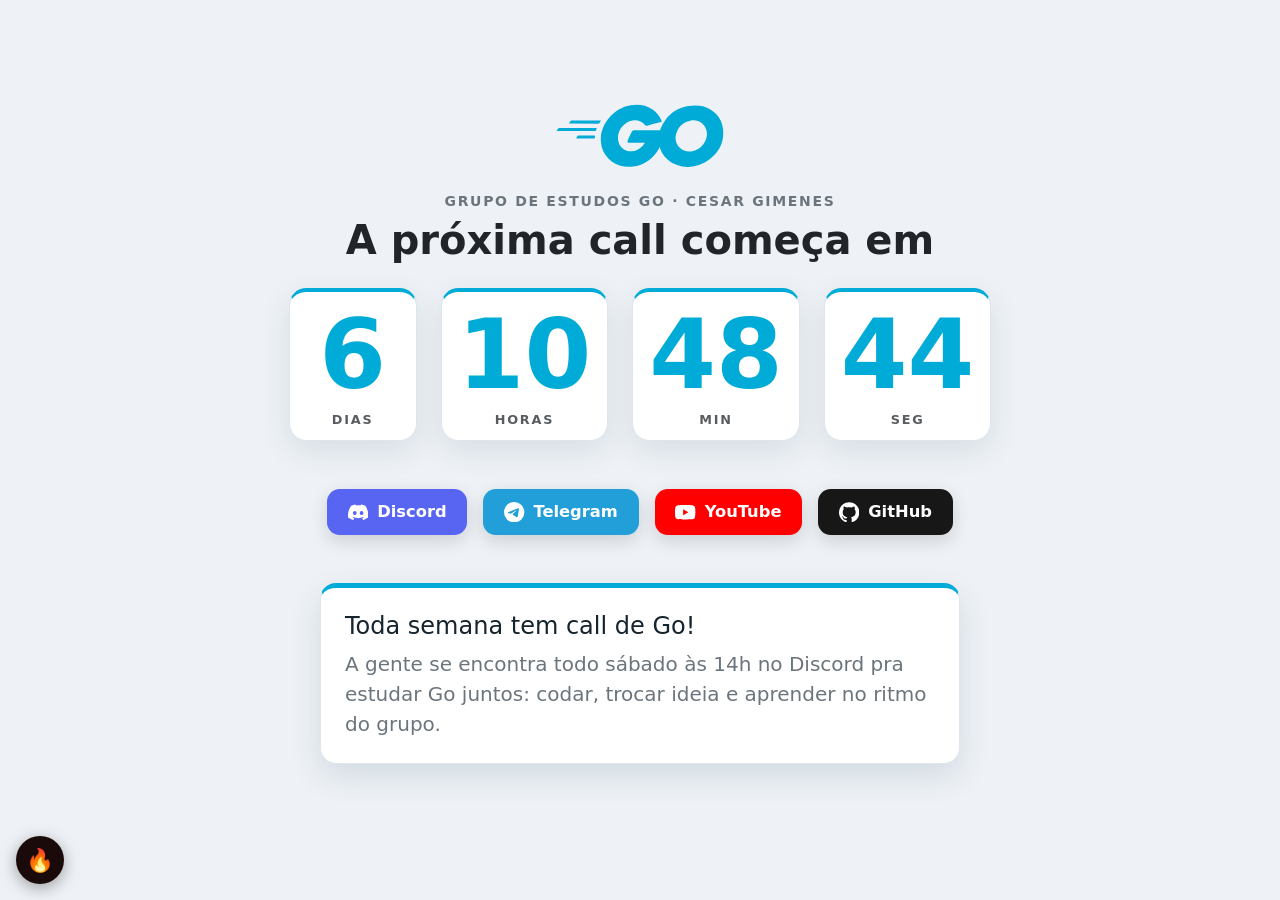
==== index.html @ 23c4758b "feat: migra o site de Hugo para HTML, CSS e JS estatico Remove a estrutura do Hugo (layouts, hugo.to" ====
<!DOCTYPE html>
<html lang="pt-br">
<head>
  <meta charset="utf-8">
  <meta name="viewport" content="width=device-width, initial-scale=1">
  <meta name="description" content="Grupo de estudos de Go do Cesar Gimenes — call todo sábado às 14h no Discord.">
  <title>Grupo de Estudos Go</title>

  <link rel="icon" href="data:image/svg+xml,<svg xmlns='http://www.w3.org/2000/svg' viewBox='0 0 16 16'><rect width='16' height='16' rx='3' fill='%2300acd7'/></svg>">
  <link rel="preconnect" href="https://github.com">
  <link rel="preconnect" href="https://avatars.githubusercontent.com">

  <link rel="stylesheet" href="assets/vendor/bootstrap.min.css">
  <link rel="stylesheet" href="assets/css/main.css">
  <link rel="stylesheet" href="assets/css/hell.css">
</head>
<body>
  <main id="conteudo">
<section class="home-wrap text-center">
  <svg class="go-logo mb-4" viewBox="0 0 207 78" role="img" aria-label="Go">
    <g fill="#00acd7" fill-rule="evenodd">
      <path d="m16.2 24.1c-.4 0-.5-.2-.3-.5l2.1-2.7c.2-.3.7-.5 1.1-.5h35.7c.4 0 .5.3.3.6l-1.7 2.6c-.2.3-.7.6-1 .6z"/>
      <path d="m1.1 33.3c-.4 0-.5-.2-.3-.5l2.1-2.7c.2-.3.7-.5 1.1-.5h45.6c.4 0 .6.3.5.6l-.8 2.4c-.1.4-.5.6-.9.6z"/>
      <path d="m25.3 42.5c-.4 0-.5-.3-.3-.6l1.4-2.5c.2-.3.6-.6 1-.6h20c.4 0 .6.3.6.7l-.2 2.4c0 .4-.4.7-.7.7z"/>
      <g transform="translate(55)">
        <path d="m74.1 22.3c-6.3 1.6-10.6 2.8-16.8 4.4-1.5.4-1.6.5-2.9-1-1.5-1.7-2.6-2.8-4.7-3.8-6.3-3.1-12.4-2.2-18.1 1.5-6.8 4.4-10.3 10.9-10.2 19 .1 8 5.6 14.6 13.5 15.7 6.8.9 12.5-1.5 17-6.6.9-1.1 1.7-2.3 2.7-3.7-3.6 0-8.1 0-19.3 0-2.1 0-2.6-1.3-1.9-3 1.3-3.1 3.7-8.3 5.1-10.9.3-.6 1-1.6 2.5-1.6h36.4c-.2 2.7-.2 5.4-.6 8.1-1.1 7.2-3.8 13.8-8.2 19.6-7.2 9.5-16.6 15.4-28.5 17-9.8 1.3-18.9-.6-26.9-6.6-7.4-5.6-11.6-13-12.7-22.2-1.3-10.9 1.9-20.7 8.5-29.3 7.1-9.3 16.5-15.2 28-17.3 9.4-1.7 18.4-.6 26.5 4.9 5.3 3.5 9.1 8.3 11.6 14.1.6.9.2 1.4-1 1.7z"/>
        <path d="m107.2 77.6c-9.1-.2-17.4-2.8-24.4-8.8-5.9-5.1-9.6-11.6-10.8-19.3-1.8-11.3 1.3-21.3 8.1-30.2 7.3-9.6 16.1-14.6 28-16.7 10.2-1.8 19.8-.8 28.5 5.1 7.9 5.4 12.8 12.7 14.1 22.3 1.7 13.5-2.2 24.5-11.5 33.9-6.6 6.7-14.7 10.9-24 12.8-2.7.5-5.4.6-8 .9zm23.8-40.4c-.1-1.3-.1-2.3-.3-3.3-1.8-9.9-10.9-15.5-20.4-13.3-9.3 2.1-15.3 8-17.5 17.4-1.8 7.8 2 15.7 9.2 18.9 5.5 2.4 11 2.1 16.3-.6 7.9-4.1 12.2-10.5 12.7-19.1z" fill-rule="nonzero"/>
      </g>
    </g>
  </svg>

  <p class="text-uppercase text-secondary fw-semibold small mb-1" style="letter-spacing:.12em">Grupo de Estudos Go · Cesar Gimenes</p>
  <h1 class="display-6 fw-bold mb-4">A próxima call começa em</h1>

  <div class="countdown d-flex justify-content-center gap-3 gap-md-4"
       data-countdown
       data-target=""
       data-weekday="6"
       data-hour="14"
       data-reset-hour="">
    <div class="cd-unit"><span class="cd-num" data-days>--</span><span class="cd-label">dias</span></div>
    <div class="cd-unit"><span class="cd-num" data-hours>--</span><span class="cd-label">horas</span></div>
    <div class="cd-unit"><span class="cd-num" data-minutes>--</span><span class="cd-label">min</span></div>
    <div class="cd-unit"><span class="cd-num" data-seconds>--</span><span class="cd-label">seg</span></div>
  </div>

  <div class="d-flex flex-wrap justify-content-center gap-3 my-5">
    <a class="btn-brand btn-discord" href="https://discord.gg/pKXF9y95Pp" target="_blank" rel="noopener">
      <svg viewBox="0 0 24 24" aria-hidden="true"><path d="M20.317 4.3698a19.7913 19.7913 0 00-4.8851-1.5152.0741.0741 0 00-.0785.0371c-.211.3753-.4447.8648-.6083 1.2495-1.8447-.2762-3.68-.2762-5.4868 0-.1636-.3933-.4058-.8742-.6177-1.2495a.077.077 0 00-.0785-.037 19.7363 19.7363 0 00-4.8852 1.515.0699.0699 0 00-.0321.0277C.5334 9.0458-.319 13.5799.0992 18.0578a.0824.0824 0 00.0312.0561c2.0528 1.5076 4.0413 2.4228 5.9929 3.0294a.0777.0777 0 00.0842-.0276c.4616-.6304.8731-1.2952 1.226-1.9942a.076.076 0 00-.0416-.1057c-.6528-.2476-1.2743-.5495-1.8722-.8923a.077.077 0 01-.0076-.1277c.1258-.0943.2517-.1923.3718-.2914a.0743.0743 0 01.0776-.0105c3.9278 1.7933 8.18 1.7933 12.0614 0a.0739.0739 0 01.0785.0095c.1202.099.246.1981.3728.2924a.077.077 0 01-.0066.1276 12.2986 12.2986 0 01-1.873.8914.0766.0766 0 00-.0407.1067c.3604.698.7719 1.3628 1.225 1.9932a.076.076 0 00.0842.0286c1.961-.6067 3.9495-1.5219 6.0023-3.0294a.077.077 0 00.0313-.0552c.5004-5.177-.8382-9.6739-3.5485-13.6604a.061.061 0 00-.0312-.0286zM8.02 15.3312c-1.1825 0-2.1569-1.0857-2.1569-2.419 0-1.3332.9555-2.4189 2.157-2.4189 1.2108 0 2.1757 1.0952 2.1568 2.419 0 1.3332-.9555 2.4189-2.1569 2.4189zm7.9748 0c-1.1825 0-2.1569-1.0857-2.1569-2.419 0-1.3332.9554-2.4189 2.1569-2.4189 1.2108 0 2.1757 1.0952 2.1568 2.419 0 1.3332-.946 2.4189-2.1568 2.4189Z"/></svg>
      Discord
    </a>
    <a class="btn-brand btn-telegram" href="https://t.me/grupoDeEstudosGolang" target="_blank" rel="noopener">
      <svg viewBox="0 0 24 24" aria-hidden="true"><path d="M11.944 0A12 12 0 0 0 0 12a12 12 0 0 0 12 12 12 12 0 0 0 12-12A12 12 0 0 0 12 0a12 12 0 0 0-.056 0zm4.962 7.224c.1-.002.321.023.465.14a.506.506 0 0 1 .171.325c.016.093.036.306.02.472-.18 1.898-.962 6.502-1.36 8.627-.168.9-.499 1.201-.82 1.23-.696.065-1.225-.46-1.9-.902-1.056-.693-1.653-1.124-2.678-1.8-1.185-.78-.417-1.21.258-1.91.177-.184 3.247-2.977 3.307-3.23.007-.032.014-.15-.056-.212s-.174-.041-.249-.024c-.106.024-1.793 1.14-5.061 3.345-.48.33-.913.49-1.302.48-.428-.008-1.252-.241-1.865-.44-.752-.245-1.349-.374-1.297-.789.027-.216.325-.437.893-.663 3.498-1.524 5.83-2.529 6.998-3.014 3.332-1.386 4.025-1.627 4.476-1.635z"/></svg>
      Telegram
    </a>
    <a class="btn-brand btn-youtube" href="https://www.youtube.com/@grupodeestudosdegolang" target="_blank" rel="noopener">
      <svg viewBox="0 0 24 24" aria-hidden="true"><path d="M23.498 6.186a3.016 3.016 0 0 0-2.122-2.136C19.505 3.545 12 3.545 12 3.545s-7.505 0-9.377.505A3.017 3.017 0 0 0 .502 6.186C0 8.07 0 12 0 12s0 3.93.502 5.814a3.016 3.016 0 0 0 2.122 2.136c1.871.505 9.376.505 9.376.505s7.505 0 9.377-.505a3.015 3.015 0 0 0 2.122-2.136C24 15.93 24 12 24 12s0-3.93-.502-5.814zM9.545 15.568V8.432L15.818 12l-6.273 3.568z"/></svg>
      YouTube
    </a>
    <a class="btn-brand btn-github" href="https://github.com/crgimenes/grupo-estudos-golang" target="_blank" rel="noopener">
      <svg viewBox="0 0 24 24" aria-hidden="true"><path d="M12 .297c-6.63 0-12 5.373-12 12 0 5.303 3.438 9.8 8.205 11.385.6.113.82-.258.82-.577 0-.285-.01-1.04-.015-2.04-3.338.724-4.042-1.61-4.042-1.61C4.422 18.07 3.633 17.7 3.633 17.7c-1.087-.744.084-.729.084-.729 1.205.084 1.838 1.236 1.838 1.236 1.07 1.835 2.809 1.305 3.495.998.108-.776.417-1.305.76-1.605-2.665-.3-5.466-1.332-5.466-5.93 0-1.31.465-2.38 1.235-3.22-.135-.303-.54-1.523.105-3.176 0 0 1.005-.322 3.3 1.23.96-.267 1.98-.399 3-.405 1.02.006 2.04.138 3 .405 2.28-1.552 3.285-1.23 3.285-1.23.645 1.653.24 2.873.12 3.176.765.84 1.23 1.91 1.23 3.22 0 4.61-2.805 5.625-5.475 5.92.42.36.81 1.096.81 2.22 0 1.606-.015 2.896-.015 3.286 0 .315.21.69.825.57C20.565 22.092 24 17.592 24 12.297c0-6.627-5.373-12-12-12"/></svg>
      GitHub
    </a>
  </div>

  <div class="info-card card text-start mx-auto">
    <div class="card-body p-4">
      <h2 class="h4 mb-2">Toda semana tem call de Go!</h2>
      <p class="mb-0 fs-5 text-secondary">A gente se encontra todo sábado às 14h no Discord pra estudar Go juntos: codar, trocar ideia e aprender no ritmo do grupo.</p>
    </div>
  </div>
</section>
  </main>

  <button class="hell-trigger" data-hell-trigger aria-label="Não clique aqui" title="Não clica não…">🔥</button>

  <div class="hell-stage" data-hell-stage aria-hidden="true">

    <div class="pulse-ring" data-pulse></div>

    <div class="embers" data-embers aria-hidden="true"></div>

    <svg class="hell-gates" viewBox="0 0 260 380" aria-hidden="true" preserveAspectRatio="xMidYMax meet">
      <path d="M18 380 L18 150 Q18 28 130 16 Q242 28 242 150 L242 380 Z" fill="#1c0606" stroke="#3a0a0a" stroke-width="6"/>
      <path d="M40 380 L40 150 Q40 50 130 40 Q220 50 220 150 L220 380 Z" fill="#0a0202"/>
      <g stroke="#3a0a0a" stroke-width="3" fill="none" opacity=".7">
        <path d="M18 150 Q18 28 130 16 Q242 28 242 150"/>
        <line x1="18" y1="210" x2="40" y2="210"/><line x1="18" y1="270" x2="40" y2="270"/><line x1="18" y1="330" x2="40" y2="330"/>
        <line x1="220" y1="210" x2="242" y2="210"/><line x1="220" y1="270" x2="242" y2="270"/><line x1="220" y1="330" x2="242" y2="330"/>
      </g>
      <path class="gate-fire" d="M58 380 L58 160 Q58 70 130 60 Q202 70 202 160 L202 380 Z" fill="#ff3b00" opacity=".92"/>
      <path class="gate-fire2" d="M78 380 L78 175 Q78 95 130 86 Q182 95 182 175 L182 380 Z" fill="#ff7a1f"/>
      <g stroke="#160404" stroke-width="6" opacity=".8">
        <line x1="92" y1="120" x2="92" y2="380"/><line x1="114" y1="100" x2="114" y2="380"/>
        <line x1="146" y1="100" x2="146" y2="380"/><line x1="168" y1="120" x2="168" y2="380"/>
      </g>
      <circle class="gate-eye" cx="110" cy="150" r="6" fill="#ffe27a"/>
      <circle class="gate-eye" cx="150" cy="150" r="6" fill="#ffe27a"/>
      <text x="130" y="46" text-anchor="middle" class="gate-text">HELL</text>
      <g class="gate-flames">
        <path class="flick f1" d="M70 250 q-16 -46 6 -80 q5 34 22 40 q16 -22 6 -50 q34 40 11 90 Z" fill="#ffb01f"/>
        <path class="flick f2" d="M130 270 q-14 -56 9 -96 q7 40 24 47 q13 -28 7 -58 q38 50 9 107 Z" fill="#ff7a1f"/>
        <path class="flick f3" d="M190 252 q-12 -44 7 -76 q6 32 20 38 q11 -20 6 -48 q30 38 10 86 Z" fill="#ffb01f"/>
      </g>
    </svg>

    <div class="bus" data-bus>
      <div class="bus-body">
        <span class="bus-sign">L666 · INFERNO</span>
        <span class="bus-window-band"></span>

        <div class="bus-seats">
          <div class="seat" data-role="crowd">
            <div class="bubble crowd" data-bubble></div>
            <a class="win" href="https://github.com/FreyreCorona" target="_blank" rel="noopener" title="@FreyreCorona">
              <img loading="lazy" src="https://github.com/FreyreCorona.png?size=80" alt="@FreyreCorona">
            </a>
          </div>
          <div class="seat" data-role="crowd">
            <div class="bubble crowd" data-bubble></div>
            <a class="win" href="https://github.com/walissonaguirra" target="_blank" rel="noopener" title="@walissonaguirra">
              <img loading="lazy" src="https://github.com/walissonaguirra.png?size=80" alt="@walissonaguirra">
            </a>
          </div>
          <div class="seat" data-role="crowd">
            <div class="bubble crowd" data-bubble></div>
            <a class="win" href="https://github.com/trumae" target="_blank" rel="noopener" title="@trumae">
              <img loading="lazy" src="https://github.com/trumae.png?size=80" alt="@trumae">
            </a>
          </div>
          <div class="seat" data-role="crowd">
            <div class="bubble crowd" data-bubble></div>
            <a class="win" href="https://github.com/hitalos" target="_blank" rel="noopener" title="@hitalos">
              <img loading="lazy" src="https://github.com/hitalos.png?size=80" alt="@hitalos">
            </a>
          </div>
          <div class="seat seat-driver" data-role="driver">
            <div class="bubble" data-bubble></div>
            <a class="win" href="https://github.com/crgimenes" target="_blank" rel="noopener" title="Motorista: @crgimenes">
              <img loading="lazy" src="https://github.com/crgimenes.png?size=80" alt="@crgimenes (motorista)">
            </a>
            <span class="win-tag">@crgimenes</span>
          </div>
        </div>

        <span class="bus-skirt"></span>
        <span class="headlight"></span>

        <svg class="wheel wheel-l" viewBox="0 0 40 40" aria-hidden="true">
          <circle cx="20" cy="20" r="19" fill="#0d0d0d"/><circle cx="20" cy="20" r="11" fill="#cfcfcf"/>
          <g stroke="#888" stroke-width="2.4" stroke-linecap="round">
            <line x1="20" y1="20" x2="20" y2="10"/><line x1="20" y1="20" x2="28.7" y2="15"/><line x1="20" y1="20" x2="28.7" y2="25"/>
            <line x1="20" y1="20" x2="20" y2="30"/><line x1="20" y1="20" x2="11.3" y2="25"/><line x1="20" y1="20" x2="11.3" y2="15"/>
          </g>
          <circle cx="20" cy="20" r="3.5" fill="#444"/>
        </svg>
        <svg class="wheel wheel-r" viewBox="0 0 40 40" aria-hidden="true">
          <circle cx="20" cy="20" r="19" fill="#0d0d0d"/><circle cx="20" cy="20" r="11" fill="#cfcfcf"/>
          <g stroke="#888" stroke-width="2.4" stroke-linecap="round">
            <line x1="20" y1="20" x2="20" y2="10"/><line x1="20" y1="20" x2="28.7" y2="15"/><line x1="20" y1="20" x2="28.7" y2="25"/>
            <line x1="20" y1="20" x2="20" y2="30"/><line x1="20" y1="20" x2="11.3" y2="25"/><line x1="20" y1="20" x2="11.3" y2="15"/>
          </g>
          <circle cx="20" cy="20" r="3.5" fill="#444"/>
        </svg>
      </div>
    </div>

    <audio data-hell-audio src="audio/highway.mp3" loop preload="none"></audio>
  </div>

  <script src="assets/data/lines.js"></script>
  <script src="assets/js/countdown.js" defer></script>
  <script src="assets/js/hell.js" defer></script>
</body>
</html>
---- assets/css/main.css ----
:root {
  --go: #00acd7;
  --go-dark: #007d9c;
  --bs-body-bg: #eef2f6;
  --bs-body-bg-rgb: 238, 242, 246;
  --bs-card-bg: #ffffff;
  --bs-border-color: #dee5ec;
  transition: background-color 2.2s ease, color 2.2s ease;
}

body { transition: background-color 2.2s ease, color 2.2s ease; }

[hidden] { display: none !important; }

.home-wrap {
  min-height: calc(100vh - 2rem);
  display: flex; flex-direction: column; align-items: center; justify-content: center;
  max-width: 720px; margin: 0 auto; padding: 3rem 1.25rem;
}

.go-logo { width: clamp(110px, 22vw, 168px); height: auto; }

.countdown { font-variant-numeric: tabular-nums; }
.cd-unit {
  display: flex; flex-direction: column; align-items: center; justify-content: center;
  min-width: clamp(4.8rem, 17vw, 8rem); padding: .9rem 1rem .7rem;
  background: var(--bs-card-bg); border: 1px solid var(--bs-border-color);
  border-top: 4px solid var(--go); border-radius: 1.1rem;
  box-shadow: 0 10px 30px rgba(0, 50, 70, .10);
}
.cd-num { font-size: clamp(3rem, 12vw, 6rem); font-weight: 800; line-height: 1; color: var(--go); }
.cd-label { font-size: .8rem; text-transform: uppercase; letter-spacing: .14em; color: var(--bs-secondary-color); margin-top: .45rem; font-weight: 700; }

.btn-brand {
  display: inline-flex; align-items: center; gap: .55rem; font-weight: 700; font-size: 1.02rem;
  padding: .68rem 1.3rem; border: 0; border-radius: .8rem; color: #fff; text-decoration: none;
  box-shadow: 0 6px 18px rgba(0, 0, 0, .14); transition: transform .13s ease, filter .13s ease, box-shadow .13s ease;
}
.btn-brand:hover { transform: translateY(-3px); filter: brightness(1.08); color: #fff; box-shadow: 0 10px 24px rgba(0, 0, 0, .2); }
.btn-brand svg { width: 1.25em; height: 1.25em; fill: currentColor; }
.btn-discord  { background: #5865F2; }
.btn-telegram { background: #229ED9; }
.btn-youtube  { background: #FF0000; }
.btn-github   { background: #181717; }

.info-card {
  width: 100%; max-width: 640px; background: #fff; color: #16242e;
  --bs-body-color: #16242e; --bs-secondary-color: #5b6b76;
  border: 1px solid var(--bs-border-color); border-top: 5px solid var(--go);
  border-radius: 1rem; box-shadow: 0 12px 32px rgba(0, 50, 70, .12);
}

@media (prefers-reduced-motion: reduce) {
  *, ::before, ::after { animation-duration: .001ms !important; transition-duration: .001ms !important; }
}
---- assets/css/hell.css ----
.hell-trigger {
  position: fixed; left: 1rem; bottom: 1rem; z-index: 10000;
  width: 3rem; height: 3rem; border-radius: 50%; border: none; cursor: pointer;
  font-size: 1.4rem; line-height: 1; background: #1a0a0a; color: #fff;
  box-shadow: 0 4px 16px rgba(0,0,0,.35); transition: transform .2s ease, box-shadow .3s ease;
  animation: trigger-idle 2.6s ease-in-out infinite;
}
.hell-trigger:hover { transform: scale(1.12) rotate(-8deg); }
@keyframes trigger-idle {
  0%,100% { box-shadow: 0 4px 16px rgba(0,0,0,.35); }
  50%     { box-shadow: 0 0 22px 4px rgba(255,80,0,.55); }
}
html.hell .hell-trigger { background: #ff3b00; box-shadow: 0 0 26px 6px rgba(255,80,0,.8); }

.hell-stage {
  position: fixed; inset: 0; z-index: 9980; pointer-events: none;
  opacity: 0; transition: opacity 1.5s ease; overflow: hidden;
}
.hell-stage a, .hell-stage .win { pointer-events: auto; }
html.hell .hell-stage { opacity: 1; }

html.hell-1 {
  --bs-body-bg:#2a1212; --bs-body-color:#ffe2cf; --bs-secondary-color:#e7a07e;
  --bs-border-color:#5e2424; --bs-card-bg:#341515; --bs-tertiary-bg:#321616; --bs-emphasis-color:#fff;
}
html.hell-2 {
  --bs-body-bg:#190808; --bs-body-color:#ffcdab; --bs-secondary-color:#d6815f;
  --bs-border-color:#4a1414; --bs-card-bg:#230a0a; --bs-tertiary-bg:#200a0a; --bs-emphasis-color:#fff;
}
html.hell-3 {
  --bs-body-bg:#0a0202; --bs-body-color:#ffb98f; --bs-secondary-color:#c46a48;
  --bs-border-color:#3a0d0d; --bs-card-bg:#150404; --bs-tertiary-bg:#100303; --bs-emphasis-color:#fff;
}
html.hell .cd-num { color:#ff4500; }
html.hell .cd-unit { border-top-color:#ff4500; }

html.hell .info-card {
  background: #1c0808; color: #ffd9c2;
  --bs-body-color: #ffd9c2; --bs-secondary-color: #d6815f;
  border-color: #5a1414; border-top-color: #ff4500;
  box-shadow: 0 12px 30px rgba(255, 40, 0, .3);
}

html.hell .go-logo g { animation: logo-burn 2.4s linear infinite; }
@keyframes logo-burn {
  0%   { fill:#ff5a1f; } 25% { fill:#ffd23f; } 50% { fill:#ff2d00; }
  75%  { fill:#ff9a1f; } 100% { fill:#ff5a1f; }
}

html.hell .btn-brand { box-shadow: 0 0 18px 3px rgba(255,90,0,.55); animation: btn-burn 2.2s ease-in-out infinite; }
html.hell .btn-discord  { background: #b3210a; }
html.hell .btn-telegram { background: #d1430a; }
html.hell .btn-youtube  { background: #e01200; }
html.hell .btn-github   { background: #7a0c0c; }
@keyframes btn-burn { 0%,100% { filter: brightness(1); } 50% { filter: brightness(1.32); } }

.pulse-ring {
  position: fixed; inset: 0; z-index: 9990; pointer-events: none; opacity: 0;
  transition: opacity 1.2s ease;
  border: solid rgba(255,40,0, calc(.25 + var(--pulse,0) * .55));
  border-width: calc(3px + var(--pulse,0) * 14px);
  box-shadow:
    inset 0 0 calc(60px + var(--pulse,0) * 220px) calc(10px + var(--pulse,0) * 70px)
    rgba(255,30,0, calc(.28 + var(--pulse,0) * .68));
}
html.hell .pulse-ring { opacity: 1; }

.embers { position: fixed; inset: 0; z-index: 9991; pointer-events: none; }
.ember {
  position: absolute; bottom: -12px; width: 7px; height: 7px; border-radius: 50%;
  background: #ff8a1f; box-shadow: 0 0 6px 1px rgba(255,120,30,.7);
  animation: ember-rise linear forwards;
}
@keyframes ember-rise {
  0%   { transform: translateY(0) translateX(0) scale(1); opacity: 1; }
  100% { transform: translateY(-102vh) translateX(var(--drift,0)) scale(.3); opacity: 0; }
}

.hell-gates {
  position: fixed; right: 0; bottom: 0; z-index: 9985; height: min(54vh, 350px); width: auto;
  pointer-events: none; opacity: 0; transform: translateY(24px);
  transition: opacity 2s ease, transform 2s ease; filter: drop-shadow(0 0 30px rgba(255,60,0,.65));
}
html.hell .hell-gates { opacity: 1; transform: translateY(0); }
.gate-text { fill:#ffd23f; font: 800 36px/1 system-ui, sans-serif; letter-spacing:.14em; filter: drop-shadow(0 0 8px #ff5a1f); }
.gate-fire  { transform-box: fill-box; transform-origin: center bottom; animation: gate-breathe 1.4s ease-in-out infinite; }
.gate-fire2 { transform-box: fill-box; transform-origin: center bottom; animation: gate-breathe 1s ease-in-out infinite .3s; }
@keyframes gate-breathe { 0%,100% { opacity:.72; transform: scaleY(1); } 50% { opacity:1; transform: scaleY(1.05); } }
.gate-eye { filter: drop-shadow(0 0 5px #ffd23f); animation: eye-flicker 1.3s steps(2,start) infinite; }
@keyframes eye-flicker { 50% { opacity:.35; } }
.flick { transform-box: fill-box; transform-origin: center bottom; }
.flick.f1 { animation: flick 1.1s ease-in-out infinite; }
.flick.f2 { animation: flick .8s ease-in-out infinite .2s; }
.flick.f3 { animation: flick 1.3s ease-in-out infinite .1s; }
@keyframes flick { 0%,100% { transform: scaleY(1) skewX(0deg); } 50% { transform: scaleY(1.3) skewX(7deg); } }

.bus {
  position: fixed; right: 6%; bottom: 22px; z-index: 9996; pointer-events: none;
  transform: translateX(-220vw);
}
html.hell .bus { animation: bus-drive 6.5s cubic-bezier(.22,.61,.36,1) forwards; }
@keyframes bus-drive {
  0% { transform: translateX(-220vw); } 90% { transform: translateX(10px); }
  95% { transform: translateX(-5px); } 100% { transform: translateX(0); }
}
.bus-body {
  position: relative; display: flex; align-items: center; gap: 14px;
  height: 126px; padding: 0 38px 0 26px;
  background: #c1121f; border: 3px solid #5a0a0e;
  border-radius: 14px 56px 12px 12px;
  box-shadow: 0 12px 22px rgba(0,0,0,.5), 0 0 30px 6px rgba(255,40,0,.6);
}
html.hell .bus-body { animation: bus-bounce .5s ease-in-out infinite; transform-origin: bottom center; }
@keyframes bus-bounce { 0%,100% { transform: translateY(0) rotate(0); } 50% { transform: translateY(-3px) rotate(-.4deg); } }
.bus-window-band { position: absolute; left: 18px; right: 92px; top: 16px; height: 60px; background: #4a0a0e; border-radius: 8px 12px 6px 6px; }
.bus-skirt { position: absolute; left: 8px; right: 38px; bottom: 10px; height: 16px; background: #7a0c12; border-radius: 4px; }
.bus-sign {
  position: absolute; top: -15px; left: 30px; z-index: 1; font-size: .64rem; font-weight: 800; letter-spacing: .05em;
  color: #ffd23f; background: #2a0608; border: 2px solid #5a0a0e; padding: .05rem .45rem; border-radius: 4px;
}

.bus-seats { position: relative; z-index: 2; display: flex; align-items: center; gap: 14px; padding-left: 6px; }
.seat { position: relative; }
.win {
  display: block; width: 66px; height: 66px; border-radius: 50%; overflow: hidden;
  border: 3px solid #2a0608; box-shadow: 0 0 0 3px #c1121f; background: #fff;
  opacity: 0; transform: translateY(6px);
}
.win img { width: 100%; height: 100%; object-fit: cover; display: block; }
html.hell .win { animation: win-pop .45s ease forwards; }
@keyframes win-pop { to { opacity: 1; transform: translateY(0); } }

.seat-driver {
  position: relative; z-index: 2; align-self: stretch; display: flex; align-items: center;
  margin-left: 6px; padding: 10px 20px 10px 12px;
  background: #bfe3ff; border: 3px solid #5a0a0e; border-radius: 12px 50px 8px 8px;
  box-shadow: inset 0 0 0 2px rgba(255,255,255,.6);
}
.seat-driver .win { width: 84px; height: 84px; border-color: #0a3a5c; box-shadow: 0 0 0 3px #fff, 0 0 18px 4px rgba(255,90,0,.8); }
.seat-driver::after {
  content: ""; position: absolute; bottom: 4px; left: 44%; transform: translateX(-50%);
  width: 28px; height: 13px; border: 3px solid #2a0608; border-bottom: 0; border-radius: 15px 15px 0 0;
}
.win-tag {
  position: absolute; bottom: -1.4rem; left: 50%; transform: translateX(-50%);
  white-space: nowrap; font-size: .66rem; font-weight: 800; color: #ffd23f;
  background: rgba(0,0,0,.65); padding: .1rem .45rem; border-radius: 999px;
}

.headlight { position: absolute; right: 5px; bottom: 38px; width: 13px; height: 13px; border-radius: 50%; background: #fff3b0; box-shadow: 0 0 12px 4px #fff3b0; }
.wheel { position: absolute; bottom: -18px; width: 50px; height: 50px; transform-origin: center; }
.wheel-l { left: 40px; } .wheel-r { right: 44px; }
html.hell .wheel { animation: spin .55s linear infinite; }
@keyframes spin { to { transform: rotate(360deg); } }

.bubble {
  position: absolute; bottom: calc(100% + 12px); left: 50%;
  width: max-content; max-width: 12rem; transform: translate(-50%, 8px);
  background: #fff; color: #1a0a0a; font-weight: 700; font-size: .8rem; line-height: 1.25;
  padding: .45rem .65rem; border-radius: 12px; text-align: center; box-shadow: 0 6px 18px rgba(0,0,0,.45);
  opacity: 0; pointer-events: none; transition: opacity .25s ease, transform .25s ease; z-index: 4;
}
.bubble::after {
  content: ""; position: absolute; bottom: -7px; left: 50%; transform: translateX(-50%);
  border: 7px solid transparent; border-top-color: #fff; border-bottom: 0;
}
.bubble.crowd { background: #ffd23f; }
.bubble.crowd::after { border-top-color: #ffd23f; }
.bubble.show { opacity: 1; transform: translate(-50%, 0); }

@media (max-width: 760px) {
  .bus { right: 2%; transform-origin: bottom right; }
  .bus-body { gap: 8px; padding: 10px 14px; }
  .win { width: 40px; height: 40px; }
  .seat-driver .win { width: 48px; height: 48px; }
  .win-tag { display: none; }
  .bubble { font-size: .7rem; max-width: 9rem; }
}
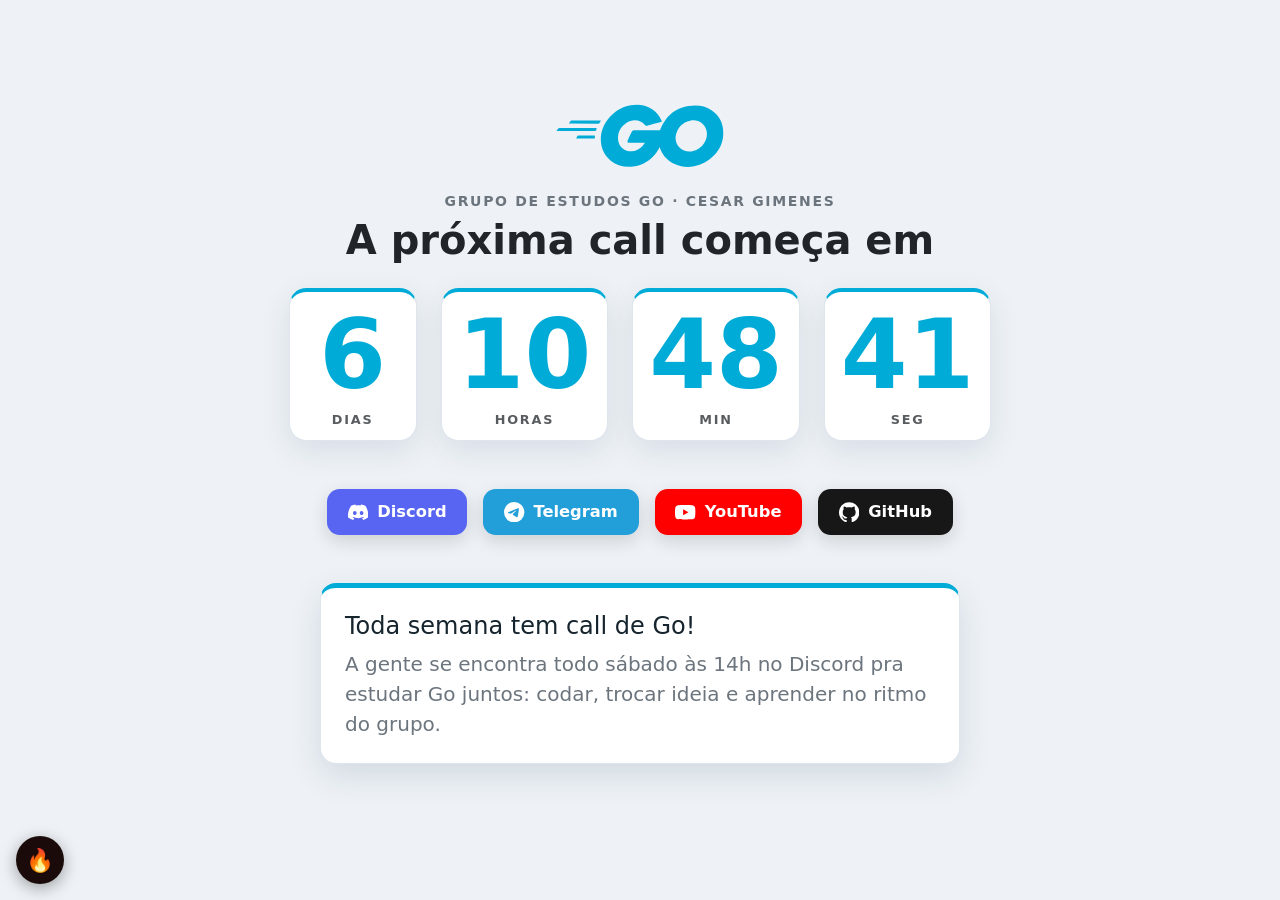
==== commit 0d1189cf: "feat: monta os assentos do onibus via JS a partir de members.js Tira o roster do onibus do HTML e pa" ====
--- a/index.html
+++ b/index.html
@@ -109,39 +109,8 @@
         <span class="bus-sign">L666 · INFERNO</span>
         <span class="bus-window-band"></span>
 
-        <div class="bus-seats">
-          <div class="seat" data-role="crowd">
-            <div class="bubble crowd" data-bubble></div>
-            <a class="win" href="https://github.com/FreyreCorona" target="_blank" rel="noopener" title="@FreyreCorona">
-              <img loading="lazy" src="https://github.com/FreyreCorona.png?size=80" alt="@FreyreCorona">
-            </a>
-          </div>
-          <div class="seat" data-role="crowd">
-            <div class="bubble crowd" data-bubble></div>
-            <a class="win" href="https://github.com/walissonaguirra" target="_blank" rel="noopener" title="@walissonaguirra">
-              <img loading="lazy" src="https://github.com/walissonaguirra.png?size=80" alt="@walissonaguirra">
-            </a>
-          </div>
-          <div class="seat" data-role="crowd">
-            <div class="bubble crowd" data-bubble></div>
-            <a class="win" href="https://github.com/trumae" target="_blank" rel="noopener" title="@trumae">
-              <img loading="lazy" src="https://github.com/trumae.png?size=80" alt="@trumae">
-            </a>
-          </div>
-          <div class="seat" data-role="crowd">
-            <div class="bubble crowd" data-bubble></div>
-            <a class="win" href="https://github.com/hitalos" target="_blank" rel="noopener" title="@hitalos">
-              <img loading="lazy" src="https://github.com/hitalos.png?size=80" alt="@hitalos">
-            </a>
-          </div>
-          <div class="seat seat-driver" data-role="driver">
-            <div class="bubble" data-bubble></div>
-            <a class="win" href="https://github.com/crgimenes" target="_blank" rel="noopener" title="Motorista: @crgimenes">
-              <img loading="lazy" src="https://github.com/crgimenes.png?size=80" alt="@crgimenes (motorista)">
-            </a>
-            <span class="win-tag">@crgimenes</span>
-          </div>
-        </div>
+        <!-- Os assentos sao montados pelo hell.js a partir de assets/data/members.js -->
+        <div class="bus-seats" data-bus-seats></div>
 
         <span class="bus-skirt"></span>
         <span class="headlight"></span>
@@ -168,6 +137,7 @@
     <audio data-hell-audio src="audio/highway.mp3" loop preload="none"></audio>
   </div>
 
+  <script src="assets/data/members.js"></script>
   <script src="assets/data/lines.js"></script>
   <script src="assets/js/countdown.js" defer></script>
   <script src="assets/js/hell.js" defer></script>
